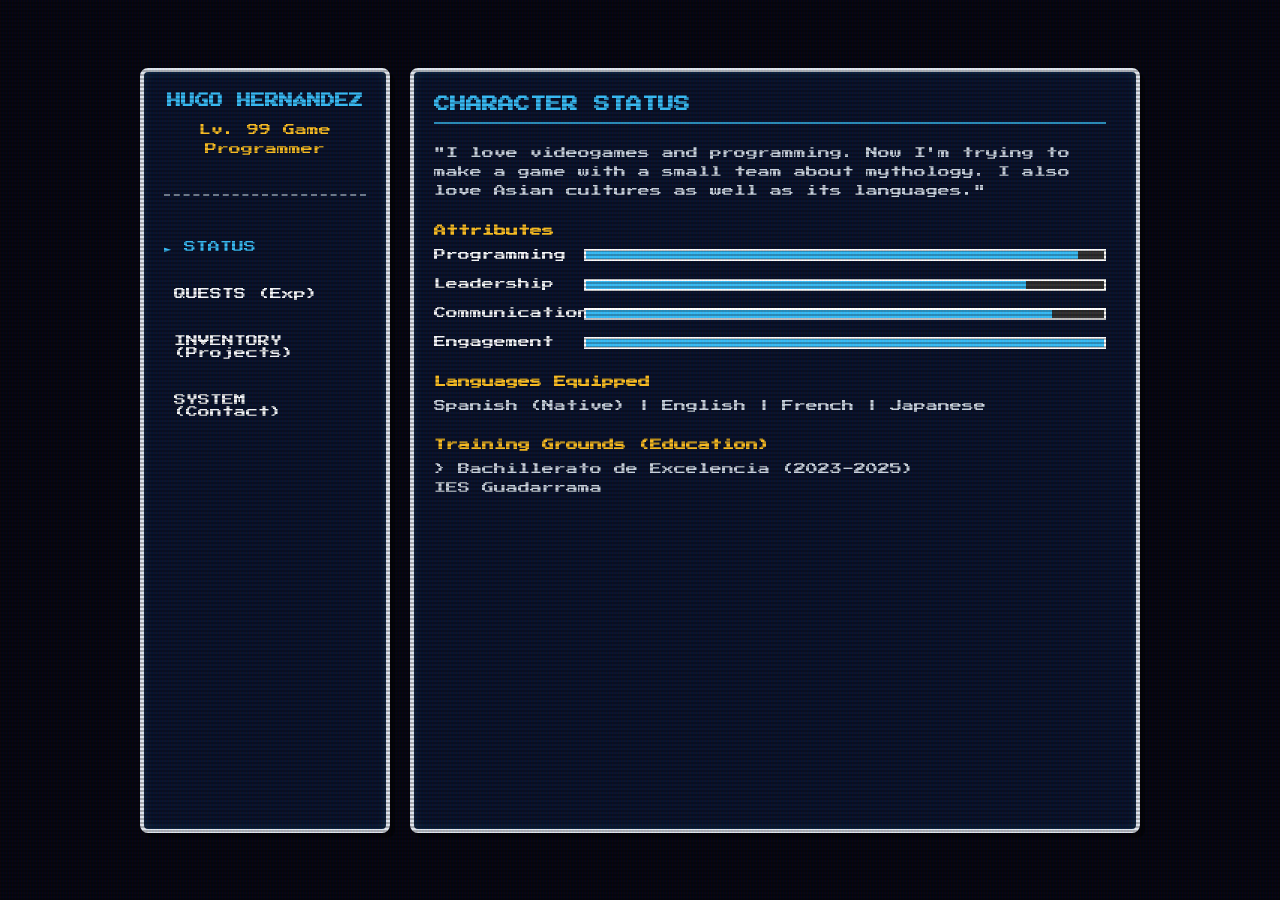
==== index.html @ fd384e64 "Create index.html" ====
<!DOCTYPE html>
<html lang="en">
<head>
    <meta charset="UTF-8">
    <meta name="viewport" content="width=device-width, initial-scale=1.0">
    <title>Hugo Hernández | Player Menu</title>
    <!-- Importamos una fuente estilo Pixel Art -->
    <link href="https://fonts.googleapis.com/css2?family=Press+Start+2P&display=swap" rel="stylesheet">
    <style>
        :root {
            --bg-color: #050510;
            --panel-bg: rgba(10, 20, 50, 0.85);
            --border-color: #e2e8f0;
            --highlight: #38bdf8;
            --text-main: #f8fafc;
            --text-muted: #94a3b8;
        }

        * { margin: 0; padding: 0; box-sizing: border-box; }

        body {
            background-color: var(--bg-color);
            color: var(--text-main);
            font-family: 'Press Start 2P', monospace;
            line-height: 1.6;
            height: 100vh;
            display: flex;
            justify-content: center;
            align-items: center;
            overflow: hidden;
            font-size: 12px;
        }

        /* Efecto de pantalla antigua de tubo (CRT) */
        .crt-overlay {
            position: fixed; top: 0; left: 0; width: 100vw; height: 100vh;
            background: linear-gradient(rgba(18, 16, 16, 0) 50%, rgba(0, 0, 0, 0.25) 50%), linear-gradient(90deg, rgba(255, 0, 0, 0.06), rgba(0, 255, 0, 0.02), rgba(0, 0, 255, 0.06));
            background-size: 100% 4px, 3px 100%;
            pointer-events: none; z-index: 100;
        }

        /* Contenedor principal del menú RPG */
        .game-menu {
            width: 90%; max-width: 1000px; height: 85vh;
            display: grid; grid-template-columns: 250px 1fr; gap: 20px;
            position: relative; z-index: 10;
        }

        /* Paneles estilo caja de diálogo de videojuego */
        .panel {
            background: var(--panel-bg);
            border: 4px solid var(--border-color);
            border-radius: 8px;
            padding: 20px;
            box-shadow: 5px 5px 0px rgba(0,0,0,0.5), inset 0 0 10px rgba(56, 189, 248, 0.2);
        }

        /* Sidebar - Menú de navegación */
        .sidebar { display: flex; flex-direction: column; gap: 15px; }
        .player-info { text-align: center; margin-bottom: 20px; border-bottom: 2px dashed var(--text-muted); padding-bottom: 20px;}
        .player-info h1 { font-size: 14px; color: var(--highlight); margin-bottom: 10px; line-height: 1.4;}
        .level { color: #fbbf24; }

        .menu-btn {
            background: transparent; color: var(--text-main); border: none;
            font-family: inherit; font-size: 12px; text-align: left;
            padding: 10px; cursor: pointer; transition: 0.2s; position: relative;
        }
        .menu-btn:hover, .menu-btn.active { color: var(--highlight); padding-left: 20px; }
        .menu-btn.active::before {
            content: "►"; position: absolute; left: 0; color: var(--highlight);
        }

        /* Contenido de las pantallas */
        .screen { display: none; height: 100%; overflow-y: auto; padding-right: 10px; }
        .screen.active { display: block; animation: fadeIn 0.3s ease; }
        
        @keyframes fadeIn { from { opacity: 0; transform: translateX(10px); } to { opacity: 1; transform: translateX(0); } }

        /* Estilos de contenido interno */
        h2 { font-size: 16px; color: var(--highlight); margin-bottom: 20px; text-transform: uppercase; border-bottom: 2px solid var(--highlight); padding-bottom: 5px;}
        h3 { font-size: 12px; color: #fbbf24; margin-bottom: 5px; margin-top: 20px; }
        p { margin-bottom: 15px; color: #cbd5e1; }
        ul { list-style-type: square; margin-left: 20px; margin-bottom: 15px; color: #cbd5e1; }
        li { margin-bottom: 8px; }

        /* Barras de estadísticas (Skills) */
        .stat-bar { display: flex; align-items: center; margin-bottom: 10px; }
        .stat-name { width: 150px; }
        .bar-bg { flex-grow: 1; height: 12px; background: #333; border: 2px solid #fff; }
        .bar-fill { height: 100%; background: var(--highlight); }

        /* Botones de Inventario (Enlaces) */
        .item-link {
            display: inline-block; padding: 10px 15px; margin-top: 10px;
            background: transparent; border: 2px solid var(--highlight); color: var(--highlight);
            text-decoration: none; text-transform: uppercase; transition: 0.2s;
        }
        .item-link:hover { background: var(--highlight); color: var(--bg-color); }

        /* Custom Scrollbar */
        ::-webkit-scrollbar { width: 8px; }
        ::-webkit-scrollbar-track { background: var(--bg-color); }
        ::-webkit-scrollbar-thumb { background: var(--border-color); }

    </style>
</head>
<body>

    <div class="crt-overlay"></div>

    <div class="game-menu">
        <!-- MENÚ LATERAL -->
        <div class="panel sidebar">
            <div class="player-info">
                <h1>HUGO HERNÁNDEZ</h1>
                <p class="level">Lv. 99 Game Programmer</p>
            </div>
            <button class="menu-btn active" onclick="changeScreen('status')">STATUS</button>
            <button class="menu-btn" onclick="changeScreen('quests')">QUESTS (Exp)</button>
            <button class="menu-btn" onclick="changeScreen('inventory')">INVENTORY (Projects)</button>
            <button class="menu-btn" onclick="changeScreen('system')">SYSTEM (Contact)</button>
        </div>

        <!-- PANTALLA PRINCIPAL -->
        <div class="panel content-area">
            
            <!-- PANTALLA: STATUS (Sobre mí, Skills, Educación) -->
            <div id="status" class="screen active">
                <h2>Character Status</h2>
                <p>"I love videogames and programming. Now I'm trying to make a game with a small team about mythology. I also love Asian cultures as well as its languages."</p>
                
                <h3>Attributes</h3>
                <div class="stat-bar"><span class="stat-name">Programming</span><div class="bar-bg"><div class="bar-fill" style="width: 95%;"></div></div></div>
                <div class="stat-bar"><span class="stat-name">Leadership</span><div class="bar-bg"><div class="bar-fill" style="width: 85%;"></div></div></div>
                <div class="stat-bar"><span class="stat-name">Communication</span><div class="bar-bg"><div class="bar-fill" style="width: 90%;"></div></div></div>
                <div class="stat-bar"><span class="stat-name">Engagement</span><div class="bar-bg"><div class="bar-fill" style="width: 100%;"></div></div></div>

                <h3>Languages Equipped</h3>
                <p>Spanish (Native) | English | French | Japanese</p>

                <h3>Training Grounds (Education)</h3>
                <p>> Bachillerato de Excelencia (2023-2025)<br>IES Guadarrama</p>
            </div>

            <!-- PANTALLA: QUESTS (Experiencia Laboral) -->
            <div id="quests" class="screen">
                <h2>Quest Log (Experience)</h2>
                
                <h3>Programmer @ The Censored Squid (2026)</h3>
                <p>Main Programmer of the game <strong>CV Slime</strong> for the international gamejam directed by Virtual Soul (Rey Juan Carlos I university videogames association).</p>
                
                <h3>Web Developer @ Various (2026)</h3>
                <ul>
                    <li>Built a responsive e-commerce platform with integrated product and subscription management.</li>
                    <li>Developed an immersive, interactive promotional website for an upcoming RPG project.</li>
                </ul>

                <h3>Organization Helper @ Virtual Soul (2026)</h3>
                <p>Volunteered in the organisation of the yearly event GameGen in the teams of tournaments and streaming the last 17-19 of February.</p>

                <h3>Administrative @ Moviendo Ficha (2023-2024)</h3>
                <p>Administrative in the ACEDE program hired by Moviendo Ficha for the educational entities of Colegio San Agustín in Guadarrama and IES Jaime Ferrán in Collado Villalba.</p>
            </div>

            <!-- PANTALLA: INVENTARIO (Proyectos Web y Juegos) -->
            <div id="inventory" class="screen">
                <h2>Inventory (Projects)</h2>
                
                <h3>[Key Item] Inkwell Studios Hub</h3>
                <p>My main gamedev studio portal and developer log.</p>
                <a href="#" class="item-link">EQUIP (Visit Site)</a>

                <h3>[Spellbook] Echoes of Atramentia</h3>
                <p>A game featuring a unique drawing-based magic system.</p>
                <a href="#" class="item-link">CAST (Play Demo)</a>

                <h3>[Map] Mythologiae RPG Site</h3>
                <p>An immersive, interactive promotional website built to showcase the lore and narrative of the Romula nation.</p>
                <a href="#" class="item-link">EXPLORE (Visit Site)</a>

                <h3>[Merchant] Darling Dolls E-commerce</h3>
                <p>A fully responsive platform built to manage products and Perlita/Diamante subscription tiers.</p>
                <a href="#" class="item-link">TRADE (Visit Site)</a>
            </div>

            <!-- PANTALLA: SYSTEM (Contacto) -->
            <div id="system" class="screen">
                <h2>System Settings (Contact)</h2>
                <p>Ready to start a new co-op campaign? Send a message to my server:</p>
                
                <h3>Comms Link</h3>
                <ul>
                    <li>Email: hugopro237@gmail.com</li>
                    <li>Phone: (+34) 680684924</li>
                </ul>

                <h3>External Networks</h3>
                <a href="#" class="item-link">GITHUB</a>
                <a href="#" class="item-link">ITCH.IO</a>
                <a href="#" class="item-link">LINKEDIN</a>
            </div>

        </div>
    </div>

    <!-- Script para cambiar de pestañas -->
    <script>
        function changeScreen(screenId) {
            // Ocultar todas las pantallas
            document.querySelectorAll('.screen').forEach(screen => {
                screen.classList.remove('active');
            });
            // Quitar clase activa de todos los botones
            document.querySelectorAll('.menu-btn').forEach(btn => {
                btn.classList.remove('active');
            });
            
            // Mostrar la pantalla seleccionada
            document.getElementById(screenId).classList.add('active');
            // Añadir flecha al botón clickeado
            event.target.classList.add('active');
        }
    </script>
</body>
</html>
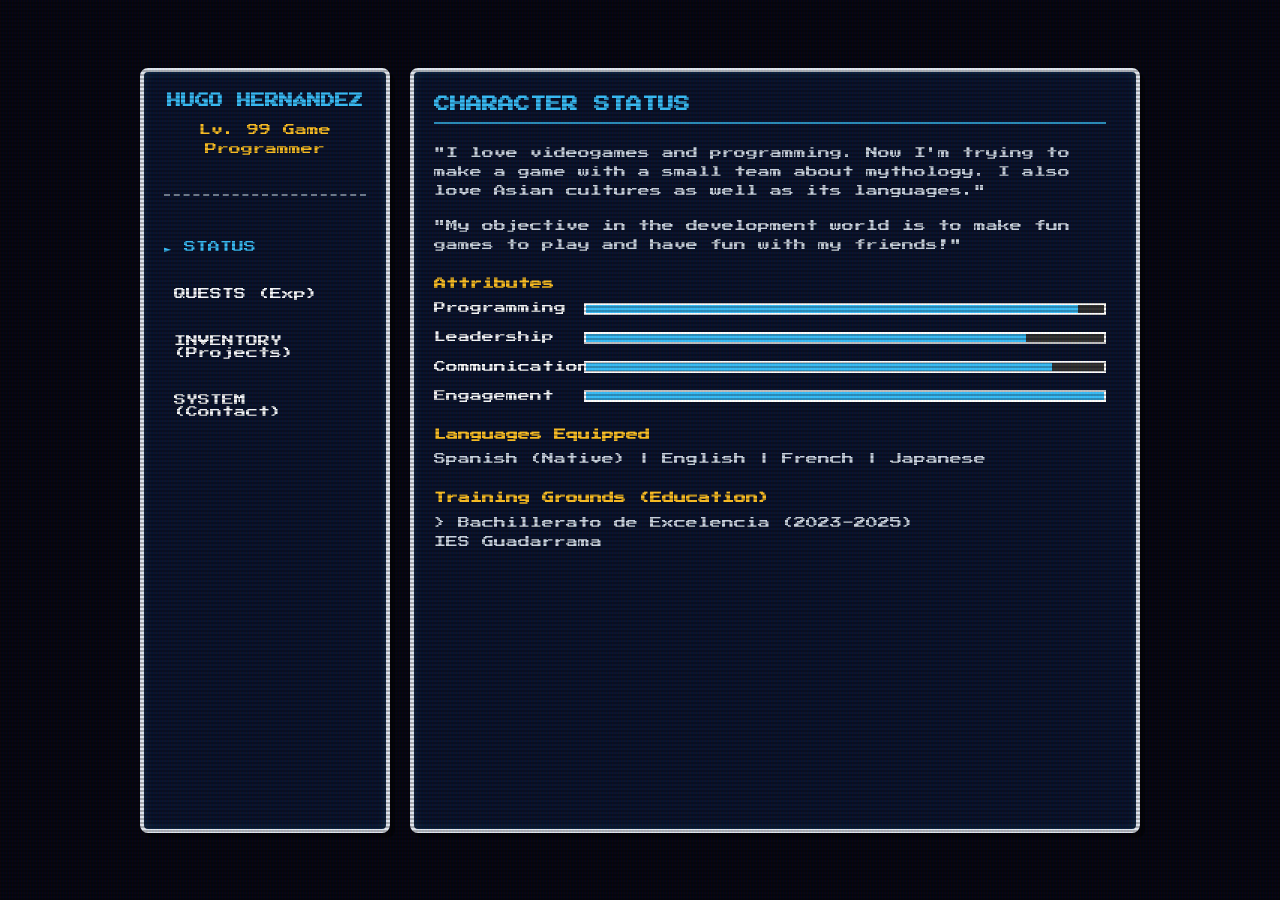
==== commit ceecdaff: "aaaa" ====
--- a/index.html
+++ b/index.html
@@ -4,131 +4,36 @@
     <meta charset="UTF-8">
     <meta name="viewport" content="width=device-width, initial-scale=1.0">
     <title>Hugo Hernández | Player Menu</title>
-    <!-- Importamos una fuente estilo Pixel Art -->
+    <!-- Importamos una fuente estilo Pixel Art[cite: 1] -->
     <link href="https://fonts.googleapis.com/css2?family=Press+Start+2P&display=swap" rel="stylesheet">
-    <style>
-        :root {
-            --bg-color: #050510;
-            --panel-bg: rgba(10, 20, 50, 0.85);
-            --border-color: #e2e8f0;
-            --highlight: #38bdf8;
-            --text-main: #f8fafc;
-            --text-muted: #94a3b8;
-        }
-
-        * { margin: 0; padding: 0; box-sizing: border-box; }
-
-        body {
-            background-color: var(--bg-color);
-            color: var(--text-main);
-            font-family: 'Press Start 2P', monospace;
-            line-height: 1.6;
-            height: 100vh;
-            display: flex;
-            justify-content: center;
-            align-items: center;
-            overflow: hidden;
-            font-size: 12px;
-        }
-
-        /* Efecto de pantalla antigua de tubo (CRT) */
-        .crt-overlay {
-            position: fixed; top: 0; left: 0; width: 100vw; height: 100vh;
-            background: linear-gradient(rgba(18, 16, 16, 0) 50%, rgba(0, 0, 0, 0.25) 50%), linear-gradient(90deg, rgba(255, 0, 0, 0.06), rgba(0, 255, 0, 0.02), rgba(0, 0, 255, 0.06));
-            background-size: 100% 4px, 3px 100%;
-            pointer-events: none; z-index: 100;
-        }
-
-        /* Contenedor principal del menú RPG */
-        .game-menu {
-            width: 90%; max-width: 1000px; height: 85vh;
-            display: grid; grid-template-columns: 250px 1fr; gap: 20px;
-            position: relative; z-index: 10;
-        }
-
-        /* Paneles estilo caja de diálogo de videojuego */
-        .panel {
-            background: var(--panel-bg);
-            border: 4px solid var(--border-color);
-            border-radius: 8px;
-            padding: 20px;
-            box-shadow: 5px 5px 0px rgba(0,0,0,0.5), inset 0 0 10px rgba(56, 189, 248, 0.2);
-        }
-
-        /* Sidebar - Menú de navegación */
-        .sidebar { display: flex; flex-direction: column; gap: 15px; }
-        .player-info { text-align: center; margin-bottom: 20px; border-bottom: 2px dashed var(--text-muted); padding-bottom: 20px;}
-        .player-info h1 { font-size: 14px; color: var(--highlight); margin-bottom: 10px; line-height: 1.4;}
-        .level { color: #fbbf24; }
-
-        .menu-btn {
-            background: transparent; color: var(--text-main); border: none;
-            font-family: inherit; font-size: 12px; text-align: left;
-            padding: 10px; cursor: pointer; transition: 0.2s; position: relative;
-        }
-        .menu-btn:hover, .menu-btn.active { color: var(--highlight); padding-left: 20px; }
-        .menu-btn.active::before {
-            content: "►"; position: absolute; left: 0; color: var(--highlight);
-        }
-
-        /* Contenido de las pantallas */
-        .screen { display: none; height: 100%; overflow-y: auto; padding-right: 10px; }
-        .screen.active { display: block; animation: fadeIn 0.3s ease; }
-        
-        @keyframes fadeIn { from { opacity: 0; transform: translateX(10px); } to { opacity: 1; transform: translateX(0); } }
-
-        /* Estilos de contenido interno */
-        h2 { font-size: 16px; color: var(--highlight); margin-bottom: 20px; text-transform: uppercase; border-bottom: 2px solid var(--highlight); padding-bottom: 5px;}
-        h3 { font-size: 12px; color: #fbbf24; margin-bottom: 5px; margin-top: 20px; }
-        p { margin-bottom: 15px; color: #cbd5e1; }
-        ul { list-style-type: square; margin-left: 20px; margin-bottom: 15px; color: #cbd5e1; }
-        li { margin-bottom: 8px; }
-
-        /* Barras de estadísticas (Skills) */
-        .stat-bar { display: flex; align-items: center; margin-bottom: 10px; }
-        .stat-name { width: 150px; }
-        .bar-bg { flex-grow: 1; height: 12px; background: #333; border: 2px solid #fff; }
-        .bar-fill { height: 100%; background: var(--highlight); }
-
-        /* Botones de Inventario (Enlaces) */
-        .item-link {
-            display: inline-block; padding: 10px 15px; margin-top: 10px;
-            background: transparent; border: 2px solid var(--highlight); color: var(--highlight);
-            text-decoration: none; text-transform: uppercase; transition: 0.2s;
-        }
-        .item-link:hover { background: var(--highlight); color: var(--bg-color); }
-
-        /* Custom Scrollbar */
-        ::-webkit-scrollbar { width: 8px; }
-        ::-webkit-scrollbar-track { background: var(--bg-color); }
-        ::-webkit-scrollbar-thumb { background: var(--border-color); }
-
-    </style>
+    <!-- Enlace al archivo CSS modularizado -->
+    <link rel="stylesheet" href="main.css">
 </head>
 <body>
 
     <div class="crt-overlay"></div>
 
     <div class="game-menu">
-        <!-- MENÚ LATERAL -->
+        <!-- MENÚ LATERAL[cite: 1] -->
         <div class="panel sidebar">
             <div class="player-info">
                 <h1>HUGO HERNÁNDEZ</h1>
                 <p class="level">Lv. 99 Game Programmer</p>
             </div>
-            <button class="menu-btn active" onclick="changeScreen('status')">STATUS</button>
-            <button class="menu-btn" onclick="changeScreen('quests')">QUESTS (Exp)</button>
-            <button class="menu-btn" onclick="changeScreen('inventory')">INVENTORY (Projects)</button>
-            <button class="menu-btn" onclick="changeScreen('system')">SYSTEM (Contact)</button>
+            <button class="menu-btn active" data-target="status">STATUS</button>
+            <button class="menu-btn" data-target="quests">QUESTS (Exp)</button>
+            <button class="menu-btn" data-target="inventory">INVENTORY (Projects)</button>
+            <button class="menu-btn" data-target="system">SYSTEM (Contact)</button>
         </div>
 
-        <!-- PANTALLA PRINCIPAL -->
+        <!-- PANTALLA PRINCIPAL[cite: 1] -->
         <div class="panel content-area">
             
-            <!-- PANTALLA: STATUS (Sobre mí, Skills, Educación) -->
+            <!-- PANTALLA: STATUS[cite: 1] -->
             <div id="status" class="screen active">
                 <h2>Character Status</h2>
                 <p>"I love videogames and programming. Now I'm trying to make a game with a small team about mythology. I also love Asian cultures as well as its languages."</p>
+                <p>"My objective in the development world is to make fun games to play and have fun with my friends!"</p>
                 
                 <h3>Attributes</h3>
                 <div class="stat-bar"><span class="stat-name">Programming</span><div class="bar-bg"><div class="bar-fill" style="width: 95%;"></div></div></div>
@@ -143,7 +48,7 @@
                 <p>> Bachillerato de Excelencia (2023-2025)<br>IES Guadarrama</p>
             </div>
 
-            <!-- PANTALLA: QUESTS (Experiencia Laboral) -->
+            <!-- PANTALLA: QUESTS[cite: 1] -->
             <div id="quests" class="screen">
                 <h2>Quest Log (Experience)</h2>
                 
@@ -163,28 +68,32 @@
                 <p>Administrative in the ACEDE program hired by Moviendo Ficha for the educational entities of Colegio San Agustín in Guadarrama and IES Jaime Ferrán in Collado Villalba.</p>
             </div>
 
-            <!-- PANTALLA: INVENTARIO (Proyectos Web y Juegos) -->
+            <!-- PANTALLA: INVENTARIO (Ahora enlaza a documentos separados)[cite: 1] -->
             <div id="inventory" class="screen">
-                <h2>Inventory (Projects)</h2>
+                <h2>Inventory</h2>
                 
-                <h3>[Key Item] Inkwell Studios Hub</h3>
-                <p>My main gamedev studio portal and developer log.</p>
-                <a href="#" class="item-link">EQUIP (Visit Site)</a>
+                <h3>Echoes of Atramentia</h3>
+                <p>A game featuring a unique drawing-based magic system.</p>
+                <a href="projects/echoes-of-atramentia.html" class="item-link">VIEW DETAILS</a>
 
-                <h3>[Spellbook] Echoes of Atramentia</h3>
-                <p>A game featuring a unique drawing-based magic system.</p>
-                <a href="#" class="item-link">CAST (Play Demo)</a>
+                <h3>CV Slime</h3>
+                <p>A simple yet engaging game inspired by titles like papers please.</p>
+                <a href="https://alterego07.itch.io/cv-slime-alpha" class="item-link">VIEW DETAILS</a>
 
-                <h3>[Map] Mythologiae RPG Site</h3>
-                <p>An immersive, interactive promotional website built to showcase the lore and narrative of the Romula nation.</p>
-                <a href="#" class="item-link">EXPLORE (Visit Site)</a>
+                <h3>Darling Dolls E-commerce</h3>
+                <p>A fully responsive platform built to manage products and Perlita/Diamante subscription tiers.</p>
+                <a href="projects/darling-dolls.html" class="item-link">VIEW DETAILS</a>
 
-                <h3>[Merchant] Darling Dolls E-commerce</h3>
-                <p>A fully responsive platform built to manage products and Perlita/Diamante subscription tiers.</p>
-                <a href="#" class="item-link">TRADE (Visit Site)</a>
+                <h3>Project Mythologiae</h3>
+                <p>A fantasy-themed game with a focus on storytelling and character development.</p>
+                <a href="projects/project-mythologiae.html" class="item-link">VIEW DETAILS</a>
+
+                <h3>Echoes of Legends</h3>
+                <p>A Spanish mythological inspired rpg adventure game</p>
+                <a href="projects/echoes-of-the-past.html" class="item-link">VIEW DETAILS</a>
             </div>
 
-            <!-- PANTALLA: SYSTEM (Contacto) -->
+            <!-- PANTALLA: SYSTEM[cite: 1] -->
             <div id="system" class="screen">
                 <h2>System Settings (Contact)</h2>
                 <p>Ready to start a new co-op campaign? Send a message to my server:</p>
@@ -196,31 +105,14 @@
                 </ul>
 
                 <h3>External Networks</h3>
-                <a href="#" class="item-link">GITHUB</a>
-                <a href="#" class="item-link">ITCH.IO</a>
-                <a href="#" class="item-link">LINKEDIN</a>
+                <a href="https://alterego07.itch.io" class="item-link">ITCH.IO</a>
+                <a href="https://www.linkedin.com/in/hugo-hernandez-juarez-a28847242/ " class="item-link">LINKEDIN</a>
             </div>
 
         </div>
     </div>
 
-    <!-- Script para cambiar de pestañas -->
-    <script>
-        function changeScreen(screenId) {
-            // Ocultar todas las pantallas
-            document.querySelectorAll('.screen').forEach(screen => {
-                screen.classList.remove('active');
-            });
-            // Quitar clase activa de todos los botones
-            document.querySelectorAll('.menu-btn').forEach(btn => {
-                btn.classList.remove('active');
-            });
-            
-            // Mostrar la pantalla seleccionada
-            document.getElementById(screenId).classList.add('active');
-            // Añadir flecha al botón clickeado
-            event.target.classList.add('active');
-        }
-    </script>
+    <!-- Enlace al script JS externo -->
+    <script src="script.js"></script>
 </body>
 </html>
--- a/main.css
+++ b/main.css
@@ -0,0 +1,95 @@
+:root {
+    --bg-color: #050510;
+    --panel-bg: rgba(10, 20, 50, 0.85);
+    --border-color: #e2e8f0;
+    --highlight: #38bdf8;
+    --text-main: #f8fafc;
+    --text-muted: #94a3b8;
+}
+
+* { margin: 0; padding: 0; box-sizing: border-box; }
+
+body {
+    background-color: var(--bg-color);
+    color: var(--text-main);
+    font-family: 'Press Start 2P', monospace;
+    line-height: 1.6;
+    height: 100vh;
+    display: flex;
+    justify-content: center;
+    align-items: center;
+    overflow: hidden;
+    font-size: 12px;
+}
+
+/* Efecto de pantalla antigua de tubo (CRT) */
+.crt-overlay {
+    position: fixed; top: 0; left: 0; width: 100vw; height: 100vh;
+    background: linear-gradient(rgba(18, 16, 16, 0) 50%, rgba(0, 0, 0, 0.25) 50%), linear-gradient(90deg, rgba(255, 0, 0, 0.06), rgba(0, 255, 0, 0.02), rgba(0, 0, 255, 0.06));
+    background-size: 100% 4px, 3px 100%;
+    pointer-events: none; z-index: 100;
+}
+
+/* Contenedor principal del menú RPG */
+.game-menu {
+    width: 90%; max-width: 1000px; height: 85vh;
+    display: grid; grid-template-columns: 250px 1fr; gap: 20px;
+    position: relative; z-index: 10;
+}
+
+/* Paneles estilo caja de diálogo de videojuego */
+.panel {
+    background: var(--panel-bg);
+    border: 4px solid var(--border-color);
+    border-radius: 8px;
+    padding: 20px;
+    box-shadow: 5px 5px 0px rgba(0,0,0,0.5), inset 0 0 10px rgba(56, 189, 248, 0.2);
+}
+
+/* Sidebar - Menú de navegación */
+.sidebar { display: flex; flex-direction: column; gap: 15px; }
+.player-info { text-align: center; margin-bottom: 20px; border-bottom: 2px dashed var(--text-muted); padding-bottom: 20px;}
+.player-info h1 { font-size: 14px; color: var(--highlight); margin-bottom: 10px; line-height: 1.4;}
+.level { color: #fbbf24; }
+
+.menu-btn {
+    background: transparent; color: var(--text-main); border: none;
+    font-family: inherit; font-size: 12px; text-align: left;
+    padding: 10px; cursor: pointer; transition: 0.2s; position: relative;
+}
+.menu-btn:hover, .menu-btn.active { color: var(--highlight); padding-left: 20px; }
+.menu-btn.active::before {
+    content: "►"; position: absolute; left: 0; color: var(--highlight);
+}
+
+/* Contenido de las pantallas */
+.screen { display: none; height: 100%; overflow-y: auto; padding-right: 10px; }
+.screen.active { display: block; animation: fadeIn 0.3s ease; }
+
+@keyframes fadeIn { from { opacity: 0; transform: translateX(10px); } to { opacity: 1; transform: translateX(0); } }
+
+/* Estilos de contenido interno */
+h2 { font-size: 16px; color: var(--highlight); margin-bottom: 20px; text-transform: uppercase; border-bottom: 2px solid var(--highlight); padding-bottom: 5px;}
+h3 { font-size: 12px; color: #fbbf24; margin-bottom: 5px; margin-top: 20px; }
+p { margin-bottom: 15px; color: #cbd5e1; }
+ul { list-style-type: square; margin-left: 20px; margin-bottom: 15px; color: #cbd5e1; }
+li { margin-bottom: 8px; }
+
+/* Barras de estadísticas (Skills) */
+.stat-bar { display: flex; align-items: center; margin-bottom: 10px; }
+.stat-name { width: 150px; }
+.bar-bg { flex-grow: 1; height: 12px; background: #333; border: 2px solid #fff; }
+.bar-fill { height: 100%; background: var(--highlight); }
+
+/* Botones de Inventario (Enlaces) */
+.item-link {
+    display: inline-block; padding: 10px 15px; margin-top: 10px;
+    background: transparent; border: 2px solid var(--highlight); color: var(--highlight);
+    text-decoration: none; text-transform: uppercase; transition: 0.2s;
+}
+.item-link:hover { background: var(--highlight); color: var(--bg-color); }
+
+/* Custom Scrollbar */
+::-webkit-scrollbar { width: 8px; }
+::-webkit-scrollbar-track { background: var(--bg-color); }
+::-webkit-scrollbar-thumb { background: var(--border-color); }
